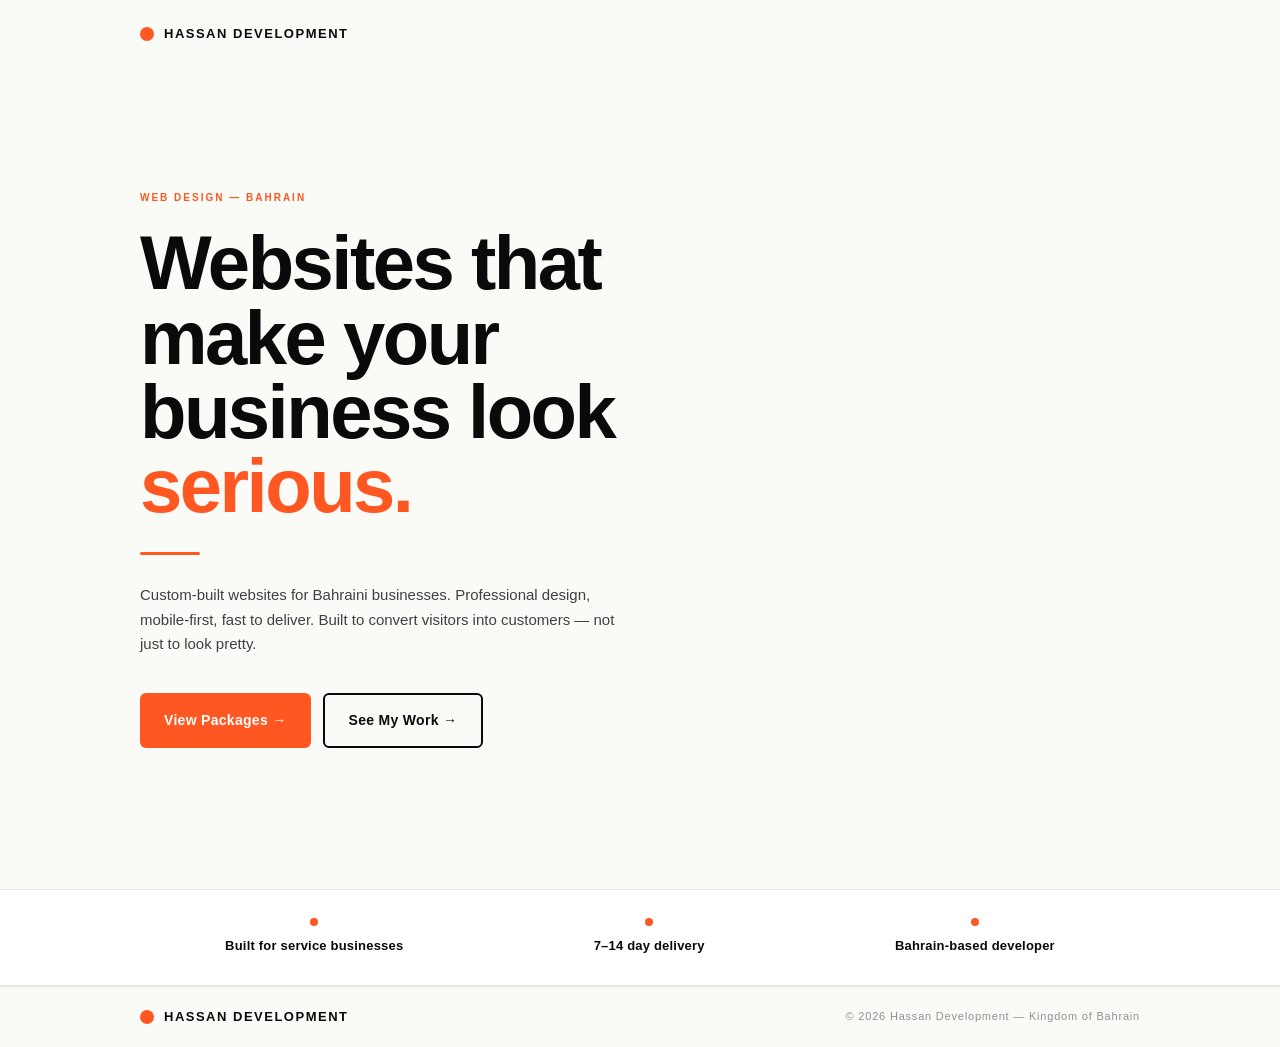
==== index.html @ 3d01d8ad "Initial website build — Hassan Development 3-page marketing site: homepage, packages/pricing, and po" ====
<!DOCTYPE html>
<html lang="en">
<head>
  <meta charset="UTF-8">
  <meta name="viewport" content="width=device-width, initial-scale=1.0">
  <title>Hassan Development — Web Design Bahrain</title>
  <meta name="description" content="Custom-built websites for Bahraini businesses. Professional design, mobile-first, fast to deliver. Built to convert visitors into customers.">

  <!-- Open Graph -->
  <meta property="og:title" content="Hassan Development — Web Design Bahrain">
  <meta property="og:description" content="Custom-built websites for Bahraini businesses. Professional design, mobile-first, fast to deliver.">
  <meta property="og:type" content="website">
  <meta property="og:image" content="assets/og-image.jpg">

  <!-- Favicon -->
  <link rel="icon" type="image/svg+xml" href="assets/favicon.svg">

  <link rel="stylesheet" href="css/styles.css">

  <!-- Structured Data: LocalBusiness -->
  <script type="application/ld+json">
  {
    "@context": "https://schema.org",
    "@type": "LocalBusiness",
    "name": "Hassan Development",
    "description": "Custom-built websites for Bahraini businesses.",
    "address": {
      "@type": "PostalAddress",
      "addressLocality": "Manama",
      "addressCountry": "BH"
    },
    "url": "https://hassandevelopment.github.io",
    "areaServed": "Bahrain"
  }
  </script>
</head>
<body>

  <a href="#main" class="skip-link">Skip to main content</a>

  <!-- Nav -->
  <nav class="site-nav" aria-label="Main navigation">
    <div class="container">
      <a href="index.html" class="brand-mark" aria-label="Hassan Development — Home">
        <div class="brand-mark__dot" aria-hidden="true"></div>
        <span class="brand-mark__name">Hassan Development</span>
      </a>
    </div>
  </nav>

  <!-- Main -->
  <main id="main">

    <!-- Hero -->
    <section class="hero" aria-labelledby="hero-heading">
      <div class="container">
        <span class="eyebrow hero__eyebrow">Web Design — Bahrain</span>
        <h1 class="hero__headline" id="hero-heading">
          Websites that<br>
          make your<br>
          business look<br>
          <span class="accent">serious.</span>
        </h1>
        <div class="orange-divider" aria-hidden="true"></div>
        <p class="hero__subtitle">
          Custom-built websites for Bahraini businesses. Professional design, mobile-first, fast to deliver. Built to convert visitors into customers — not just to look pretty.
        </p>
        <div class="hero__ctas">
          <a href="packages.html" class="btn btn--primary">View Packages →</a>
          <a href="work.html" class="btn btn--secondary">See My Work →</a>
        </div>
      </div>
    </section>

    <!-- Trust Strip -->
    <section class="trust-strip fade-up" aria-label="Key facts">
      <div class="container">
        <div class="trust-item">
          <div class="trust-item__dot" aria-hidden="true"></div>
          <span class="trust-item__text">Built for service businesses</span>
        </div>
        <div class="trust-item">
          <div class="trust-item__dot" aria-hidden="true"></div>
          <span class="trust-item__text">7–14 day delivery</span>
        </div>
        <div class="trust-item">
          <div class="trust-item__dot" aria-hidden="true"></div>
          <span class="trust-item__text">Bahrain-based developer</span>
        </div>
      </div>
    </section>

  </main>

  <!-- Footer -->
  <footer class="footer-strip">
    <div class="container">
      <a href="index.html" class="brand-mark" aria-label="Hassan Development">
        <div class="brand-mark__dot" aria-hidden="true"></div>
        <span class="brand-mark__name">Hassan Development</span>
      </a>
      <span class="footer-strip__copy">&copy; 2026 Hassan Development — Kingdom of Bahrain</span>
    </div>
  </footer>

  <script src="js/main.js"></script>
</body>
</html>
---- css/styles.css ----
/* ============================================================
   HASSAN DEVELOPMENT — Shared Stylesheet
   Mobile-first. System fonts. No frameworks.
   ============================================================ */

/* ── Custom Properties ── */
:root {
  --bg-cream: #FAFAF7;
  --bg-white: #FFFFFF;
  --bg-dark: #0A0A0A;
  --bg-soft-orange: #FFF6F2;
  --accent-orange: #FF5722;
  --text-primary: #0A0A0A;
  --text-body: #303030;
  --text-muted: #606060;
  --text-subtle: #909090;
  --border-light: #E8E8E2;
  --border-mid: #EEEEE8;

  --font: 'Helvetica Neue', Helvetica, Arial, sans-serif;
  --max-width: 1200px;
  --page-px: 24px;
  --radius-card: 8px;
  --radius-btn: 6px;
  --radius-sm: 4px;
  --transition: 200ms ease;
}

/* ── Reset ── */
*, *::before, *::after { box-sizing: border-box; margin: 0; padding: 0; }
html { scroll-behavior: smooth; font-size: 16px; -webkit-font-smoothing: antialiased; }
body {
  font-family: var(--font);
  background: var(--bg-cream);
  color: var(--text-body);
  line-height: 1.6;
}
img { display: block; max-width: 100%; }
a { color: inherit; text-decoration: none; }
ul, ol { list-style: none; }
button { font-family: var(--font); cursor: pointer; border: none; background: none; }

/* ── Visually hidden (screen-reader only) ── */
.visually-hidden {
  position: absolute;
  width: 1px;
  height: 1px;
  padding: 0;
  margin: -1px;
  overflow: hidden;
  clip: rect(0, 0, 0, 0);
  white-space: nowrap;
  border: 0;
}

/* ── Skip link ── */
.skip-link {
  position: absolute;
  top: -100px;
  left: 24px;
  background: var(--accent-orange);
  color: #fff;
  padding: 8px 16px;
  border-radius: var(--radius-btn);
  font-size: 13px;
  font-weight: 700;
  z-index: 1000;
  transition: top var(--transition);
}
.skip-link:focus { top: 16px; }

/* ── Container ── */
.container {
  width: 100%;
  max-width: var(--max-width);
  margin: 0 auto;
  padding: 0 var(--page-px);
}

/* ── Brand Mark ── */
.brand-mark {
  display: flex;
  align-items: center;
  gap: 10px;
  text-decoration: none;
}
.brand-mark__dot {
  width: 14px;
  height: 14px;
  background: var(--accent-orange);
  border-radius: 50%;
  flex-shrink: 0;
}
.brand-mark__name {
  font-size: 13px;
  font-weight: 700;
  letter-spacing: 1.5px;
  text-transform: uppercase;
  color: var(--text-primary);
}

/* ── Nav ── */
.site-nav {
  padding: 24px var(--page-px);
  position: relative;
  z-index: 10;
}
.site-nav .container {
  display: flex;
  align-items: center;
  justify-content: space-between;
}

/* ── Eyebrow + Title Pattern ── */
.eyebrow {
  display: block;
  font-size: 10px;
  font-weight: 700;
  letter-spacing: 2px;
  text-transform: uppercase;
  color: var(--accent-orange);
  margin-bottom: 12px;
}
.section-title {
  font-size: 38px;
  font-weight: 900;
  letter-spacing: -1.2px;
  line-height: 1.05;
  color: var(--text-primary);
  margin-bottom: 14px;
}
.section-subtitle {
  font-size: 14px;
  color: var(--text-muted);
  line-height: 1.6;
  max-width: 520px;
}

/* ── Orange Divider ── */
.orange-divider {
  width: 60px;
  height: 3px;
  background: var(--accent-orange);
  margin: 28px 0;
  border-radius: 2px;
}

/* ── Buttons ── */
.btn {
  display: inline-flex;
  align-items: center;
  gap: 6px;
  padding: 14px 24px;
  border-radius: var(--radius-btn);
  font-size: 14px;
  font-weight: 800;
  letter-spacing: 0.3px;
  transition: transform var(--transition), box-shadow var(--transition), background var(--transition), color var(--transition), border-color var(--transition);
  cursor: pointer;
  text-decoration: none;
}
.btn:focus-visible {
  outline: 2px solid var(--accent-orange);
  outline-offset: 3px;
}
.btn--primary {
  background: var(--accent-orange);
  color: #fff;
}
.btn--primary:hover {
  background: #e64a19;
  transform: translateY(-1px);
  box-shadow: 0 6px 20px rgba(255, 87, 34, 0.3);
}
.btn--secondary {
  background: transparent;
  color: var(--text-primary);
  border: 2px solid var(--text-primary);
}
.btn--secondary:hover {
  background: var(--text-primary);
  color: #fff;
  transform: translateY(-1px);
}
.btn--whatsapp {
  background: var(--accent-orange);
  color: #fff;
  font-size: 15px;
  padding: 16px 32px;
}
.btn--whatsapp:hover {
  background: #e64a19;
  transform: translateY(-1px);
  box-shadow: 0 6px 20px rgba(255, 87, 34, 0.3);
}

/* ── Footer Strip ── */
.footer-strip {
  border-top: 1px solid var(--border-light);
  padding: 20px var(--page-px);
}
.footer-strip .container {
  display: flex;
  align-items: center;
  justify-content: space-between;
  gap: 16px;
}
.footer-strip__copy {
  font-size: 11px;
  color: var(--text-subtle);
  letter-spacing: 0.8px;
}

/* ── Fade-up Animation ── */
.fade-up {
  opacity: 0;
  transform: translateY(24px);
  transition: opacity 0.55s ease, transform 0.55s ease;
}
.fade-up.visible {
  opacity: 1;
  transform: translateY(0);
}
@media (prefers-reduced-motion: reduce) {
  .fade-up { opacity: 1; transform: none; transition: none; }
  html { scroll-behavior: auto; }
}

/* ============================================================
   HOMEPAGE
   ============================================================ */

/* Hero */
.hero {
  min-height: calc(100vh - 80px);
  display: flex;
  flex-direction: column;
  justify-content: center;
  padding: 60px var(--page-px) 80px;
}
.hero .container { max-width: var(--max-width); }

.hero__eyebrow { margin-bottom: 20px; }

.hero__headline {
  font-size: clamp(38px, 8vw, 76px);
  font-weight: 900;
  letter-spacing: -2.5px;
  line-height: 0.98;
  color: var(--text-primary);
  margin-bottom: 0;
}
.hero__headline .accent { color: var(--accent-orange); }

.hero__subtitle {
  font-size: 15px;
  line-height: 1.65;
  color: #404040;
  max-width: 500px;
  margin-bottom: 36px;
}

.hero__ctas {
  display: flex;
  flex-direction: column;
  gap: 12px;
}

/* Trust Strip */
.trust-strip {
  background: var(--bg-white);
  border-top: 1px solid var(--border-light);
  border-bottom: 1px solid var(--border-light);
  padding: 28px var(--page-px);
}
.trust-strip .container {
  display: flex;
  flex-direction: column;
  gap: 20px;
}
.trust-item {
  display: flex;
  align-items: center;
  gap: 10px;
}
.trust-item__dot {
  width: 8px;
  height: 8px;
  background: var(--accent-orange);
  border-radius: 50%;
  flex-shrink: 0;
}
.trust-item__text {
  font-size: 13px;
  font-weight: 700;
  color: var(--text-primary);
  letter-spacing: 0.2px;
}

/* ============================================================
   PACKAGES PAGE
   ============================================================ */

.page-header {
  padding: 64px var(--page-px) 48px;
}

/* Package Cards */
.packages-section {
  padding: 0 var(--page-px) 56px;
}
.packages-list {
  display: flex;
  flex-direction: column;
  gap: 12px;
}

.pkg-card {
  background: var(--bg-white);
  border: 1px solid var(--border-light);
  border-radius: var(--radius-card);
  padding: 24px;
  position: relative;
}
.pkg-card--featured {
  background: var(--bg-dark);
  border-color: var(--bg-dark);
}

.pkg-header {
  display: flex;
  justify-content: space-between;
  align-items: flex-start;
  gap: 16px;
  padding-bottom: 16px;
  margin-bottom: 16px;
  border-bottom: 1px solid var(--border-mid);
}
.pkg-card--featured .pkg-header { border-bottom-color: #2A2A2A; }

.pkg-header__left { flex: 1; }

.pkg-number {
  font-size: 9px;
  font-weight: 700;
  letter-spacing: 1.5px;
  color: var(--accent-orange);
  margin-bottom: 5px;
}
.pkg-name {
  font-size: 24px;
  font-weight: 900;
  letter-spacing: -0.6px;
  color: var(--text-primary);
  margin-bottom: 4px;
}
.pkg-card--featured .pkg-name { color: #fff; }
.pkg-tagline {
  font-size: 12px;
  color: var(--text-muted);
  font-weight: 500;
}
.pkg-card--featured .pkg-tagline { color: #B0B0B0; }

.featured-pill {
  display: inline-block;
  background: var(--accent-orange);
  color: #fff;
  font-size: 8.5px;
  font-weight: 700;
  letter-spacing: 1.2px;
  text-transform: uppercase;
  padding: 4px 9px;
  border-radius: 3px;
  margin-bottom: 8px;
}

.pkg-price { text-align: right; flex-shrink: 0; }
.pkg-price__amount {
  display: flex;
  align-items: baseline;
  justify-content: flex-end;
  gap: 2px;
}
.pkg-price__currency {
  font-size: 14px;
  font-weight: 700;
  color: var(--text-primary);
}
.pkg-card--featured .pkg-price__currency { color: #fff; }
.pkg-price__number {
  font-size: 36px;
  font-weight: 900;
  letter-spacing: -1.2px;
  line-height: 1;
  color: var(--text-primary);
}
.pkg-card--featured .pkg-price__number { color: #fff; }
.pkg-price__note {
  font-size: 9px;
  color: var(--text-subtle);
  letter-spacing: 1px;
  font-weight: 600;
  margin-top: 5px;
  text-align: right;
}

.pkg-features {
  display: grid;
  grid-template-columns: 1fr;
  gap: 4px;
}
.pkg-feature {
  font-size: 12px;
  line-height: 1.55;
  color: var(--text-body);
  display: flex;
  gap: 8px;
}
.pkg-card--featured .pkg-feature { color: #D5D5D0; }
.pkg-feature__check {
  color: var(--accent-orange);
  font-weight: 900;
  flex-shrink: 0;
  margin-top: 1px;
}

/* Care Plan */
.care-plan-section {
  padding: 0 var(--page-px) 56px;
}
.care-plan-card {
  background: var(--bg-white);
  border: 1px solid var(--border-light);
  border-radius: var(--radius-card);
  padding: 24px;
  display: flex;
  flex-direction: column;
  gap: 16px;
}
.care-plan-card__left { flex: 1; }
.care-plan__name {
  font-size: 22px;
  font-weight: 900;
  letter-spacing: -0.5px;
  color: var(--text-primary);
  margin-bottom: 4px;
}
.care-plan__tagline {
  font-size: 13px;
  color: var(--text-muted);
  margin-bottom: 14px;
}
.care-plan__features {
  font-size: 12px;
  color: var(--text-body);
  line-height: 1.8;
  display: flex;
  flex-wrap: wrap;
  gap: 0 0;
}
.care-plan__feature-item {
  display: inline-flex;
  align-items: center;
  gap: 6px;
  margin-right: 18px;
}
.care-plan__feature-item::before {
  content: "";
  width: 6px;
  height: 6px;
  background: var(--accent-orange);
  border-radius: 50%;
  flex-shrink: 0;
}
.care-plan-card__right {
  border-top: 1px solid var(--border-mid);
  padding-top: 16px;
}
.care-plan__price { display: flex; align-items: baseline; gap: 2px; }
.care-plan__currency { font-size: 14px; font-weight: 700; color: var(--text-primary); }
.care-plan__amount { font-size: 40px; font-weight: 900; letter-spacing: -1.2px; line-height: 1; color: var(--text-primary); }
.care-plan__period { font-size: 10px; color: var(--text-subtle); letter-spacing: 1px; font-weight: 600; margin-top: 6px; }

/* Process */
.process-section {
  padding: 0 var(--page-px) 56px;
}
.process-grid {
  display: grid;
  grid-template-columns: 1fr;
  gap: 10px;
  margin-top: 16px;
}
.process-step {
  background: var(--bg-white);
  border: 1px solid var(--border-light);
  border-radius: var(--radius-card);
  padding: 18px;
}
.process-step__num {
  font-size: 9.5px;
  font-weight: 900;
  color: var(--accent-orange);
  letter-spacing: 1.2px;
  margin-bottom: 8px;
}
.process-step__title {
  font-size: 15px;
  font-weight: 800;
  color: var(--text-primary);
  margin-bottom: 6px;
  line-height: 1.2;
}
.process-step__desc {
  font-size: 12px;
  color: var(--text-muted);
  line-height: 1.5;
}

/* Good to Know */
.notes-section {
  padding: 0 var(--page-px) 56px;
}
.notes-box {
  background: var(--bg-soft-orange);
  border-left: 3px solid var(--accent-orange);
  border-radius: var(--radius-sm);
  padding: 20px 24px;
}
.notes-box__title {
  font-size: 10px;
  font-weight: 800;
  letter-spacing: 1.2px;
  text-transform: uppercase;
  color: var(--accent-orange);
  margin-bottom: 12px;
}
.notes-list { display: flex; flex-direction: column; gap: 8px; }
.notes-list__item {
  font-size: 12px;
  color: #404040;
  line-height: 1.6;
  display: flex;
  gap: 10px;
}
.notes-list__arrow {
  color: var(--accent-orange);
  font-weight: 700;
  flex-shrink: 0;
}

/* Final CTA */
.final-cta {
  padding: 0 var(--page-px) 80px;
}
.final-cta__card {
  background: var(--bg-dark);
  border-radius: var(--radius-card);
  padding: 36px 28px;
  display: flex;
  flex-direction: column;
  gap: 24px;
}
.final-cta__eyebrow { color: var(--accent-orange); margin-bottom: 8px; }
.final-cta__title {
  font-size: 26px;
  font-weight: 900;
  letter-spacing: -0.7px;
  color: #fff;
  margin-bottom: 6px;
  line-height: 1.1;
}
.final-cta__sub { font-size: 13px; color: #B0B0B0; }

/* ============================================================
   WORK PAGE
   ============================================================ */

.work-section {
  padding: 0 var(--page-px) 56px;
}
.work-grid {
  display: grid;
  grid-template-columns: 1fr;
  gap: 20px;
}

.project-card {
  background: var(--bg-white);
  border: 1px solid var(--border-light);
  border-radius: var(--radius-card);
  overflow: hidden;
  transition: transform var(--transition), box-shadow var(--transition);
}
.project-card:hover {
  transform: translateY(-3px);
  box-shadow: 0 12px 32px rgba(10, 10, 10, 0.1);
}
.project-card--placeholder {
  border-style: dashed;
  opacity: 0.75;
}

.project-card__thumb {
  width: 100%;
  aspect-ratio: 16 / 9;
  position: relative;
  overflow: hidden;
}

.project-card__thumb-inner {
  width: 100%;
  height: 100%;
  display: flex;
  align-items: center;
  justify-content: center;
}

.project-card__thumb iframe {
  width: 200%;
  height: 200%;
  transform: scale(0.5);
  transform-origin: top left;
  border: none;
  pointer-events: none;
}

.project-card__thumb--placeholder {
  background: linear-gradient(135deg, #2A2A2A 0%, #0A0A0A 100%);
  display: flex;
  align-items: center;
  justify-content: center;
}
.project-card__placeholder-text {
  font-size: 14px;
  font-weight: 700;
  color: rgba(255,255,255,0.4);
  text-align: center;
  padding: 20px;
  letter-spacing: 1px;
  text-transform: uppercase;
}

.project-card__body { padding: 20px; }
.project-card__client {
  font-size: 10px;
  font-weight: 700;
  letter-spacing: 1.5px;
  text-transform: uppercase;
  color: var(--text-subtle);
  margin-bottom: 6px;
}
.project-card__title {
  font-size: 18px;
  font-weight: 900;
  letter-spacing: -0.4px;
  color: var(--text-primary);
  margin-bottom: 6px;
}
.project-card__desc {
  font-size: 13px;
  color: var(--text-muted);
  line-height: 1.55;
  margin-bottom: 14px;
}
.project-card__link {
  font-size: 13px;
  font-weight: 800;
  color: var(--accent-orange);
  display: inline-flex;
  align-items: center;
  gap: 4px;
  transition: gap var(--transition);
}
.project-card__link:hover { gap: 8px; }
.project-card__link:focus-visible {
  outline: 2px solid var(--accent-orange);
  outline-offset: 2px;
  border-radius: 2px;
}

/* Work CTA */
.work-cta {
  padding: 0 var(--page-px) 80px;
}
.work-cta__card {
  background: var(--bg-dark);
  border-radius: var(--radius-card);
  padding: 36px 28px;
  display: flex;
  flex-direction: column;
  gap: 24px;
}
.work-cta__eyebrow { color: var(--accent-orange); margin-bottom: 8px; }
.work-cta__title {
  font-size: 26px;
  font-weight: 900;
  letter-spacing: -0.7px;
  color: #fff;
  margin-bottom: 6px;
  line-height: 1.1;
}
.work-cta__sub { font-size: 13px; color: #B0B0B0; }

/* ============================================================
   TABLET (768px+)
   ============================================================ */
@media (min-width: 768px) {
  :root { --page-px: 48px; }

  .hero { padding: 80px var(--page-px) 100px; }

  .hero__ctas { flex-direction: row; }

  .trust-strip .container {
    flex-direction: row;
    justify-content: space-around;
    align-items: center;
  }
  .trust-item { flex-direction: column; text-align: center; align-items: center; }

  .pkg-features { grid-template-columns: 1fr 1fr; }

  .care-plan-card {
    flex-direction: row;
    align-items: center;
  }
  .care-plan-card__right {
    border-top: none;
    border-left: 1px solid var(--border-mid);
    padding-top: 0;
    padding-left: 24px;
    flex-shrink: 0;
    text-align: right;
  }

  .process-grid { grid-template-columns: repeat(2, 1fr); }

  .final-cta__card {
    flex-direction: row;
    align-items: center;
    justify-content: space-between;
    padding: 40px 36px;
  }
  .final-cta__card > div:first-child { flex: 1; }

  .work-grid { grid-template-columns: repeat(2, 1fr); }

  .work-cta__card {
    flex-direction: row;
    align-items: center;
    justify-content: space-between;
    padding: 40px 36px;
  }
  .work-cta__card > div:first-child { flex: 1; }
}

/* ============================================================
   DESKTOP (1024px+)
   ============================================================ */
@media (min-width: 1024px) {
  :root { --page-px: 70px; }

  .process-grid { grid-template-columns: repeat(4, 1fr); }
}
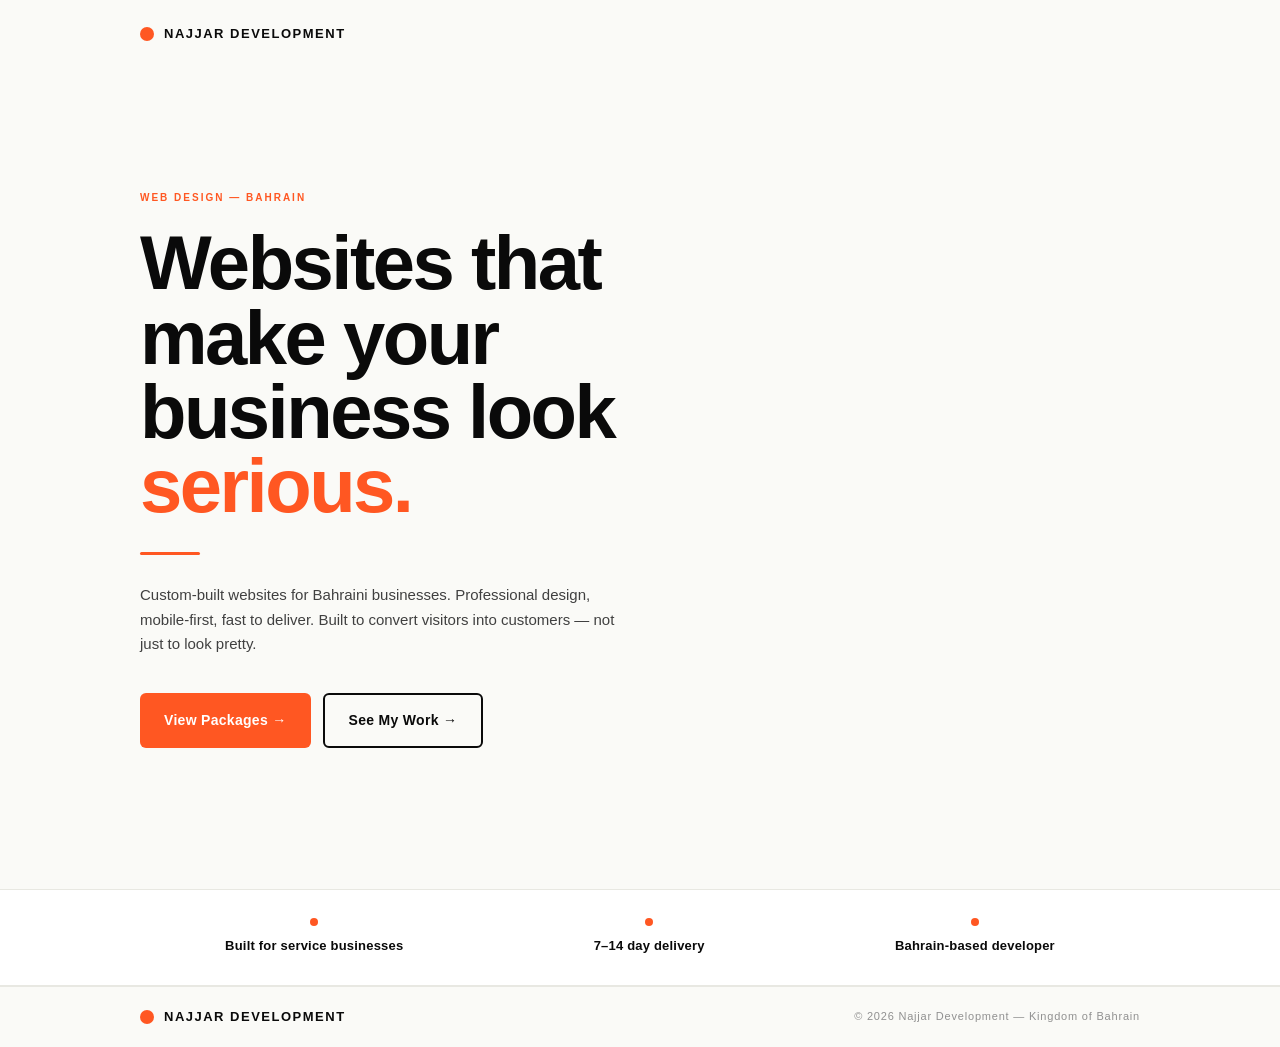
==== commit afb1fea3: "Rebrand: Hassan Development → Najjar Development Updated all titles, nav, footer, meta tags, JSON-LD" ====
--- a/index.html
+++ b/index.html
@@ -3,11 +3,11 @@
 <head>
   <meta charset="UTF-8">
   <meta name="viewport" content="width=device-width, initial-scale=1.0">
-  <title>Hassan Development — Web Design Bahrain</title>
+  <title>Najjar Development — Web Design Bahrain</title>
   <meta name="description" content="Custom-built websites for Bahraini businesses. Professional design, mobile-first, fast to deliver. Built to convert visitors into customers.">
 
   <!-- Open Graph -->
-  <meta property="og:title" content="Hassan Development — Web Design Bahrain">
+  <meta property="og:title" content="Najjar Development — Web Design Bahrain">
   <meta property="og:description" content="Custom-built websites for Bahraini businesses. Professional design, mobile-first, fast to deliver.">
   <meta property="og:type" content="website">
   <meta property="og:image" content="assets/og-image.jpg">
@@ -22,7 +22,7 @@
   {
     "@context": "https://schema.org",
     "@type": "LocalBusiness",
-    "name": "Hassan Development",
+    "name": "Najjar Development",
     "description": "Custom-built websites for Bahraini businesses.",
     "address": {
       "@type": "PostalAddress",
@@ -41,9 +41,9 @@
   <!-- Nav -->
   <nav class="site-nav" aria-label="Main navigation">
     <div class="container">
-      <a href="index.html" class="brand-mark" aria-label="Hassan Development — Home">
+      <a href="index.html" class="brand-mark" aria-label="Najjar Development — Home">
         <div class="brand-mark__dot" aria-hidden="true"></div>
-        <span class="brand-mark__name">Hassan Development</span>
+        <span class="brand-mark__name">Najjar Development</span>
       </a>
     </div>
   </nav>
@@ -95,11 +95,11 @@
   <!-- Footer -->
   <footer class="footer-strip">
     <div class="container">
-      <a href="index.html" class="brand-mark" aria-label="Hassan Development">
+      <a href="index.html" class="brand-mark" aria-label="Najjar Development">
         <div class="brand-mark__dot" aria-hidden="true"></div>
-        <span class="brand-mark__name">Hassan Development</span>
+        <span class="brand-mark__name">Najjar Development</span>
       </a>
-      <span class="footer-strip__copy">&copy; 2026 Hassan Development — Kingdom of Bahrain</span>
+      <span class="footer-strip__copy">&copy; 2026 Najjar Development — Kingdom of Bahrain</span>
     </div>
   </footer>
 
--- a/css/styles.css
+++ b/css/styles.css
@@ -1,5 +1,5 @@
 /* ============================================================
-   HASSAN DEVELOPMENT — Shared Stylesheet
+   NAJJAR DEVELOPMENT — Shared Stylesheet
    Mobile-first. System fonts. No frameworks.
    ============================================================ */
 
@@ -703,6 +703,119 @@
 }
 .work-cta__sub { font-size: 13px; color: #B0B0B0; }
 
+/* ── PanoPros Featured Card ── */
+.panopros-section {
+  padding: 0 var(--page-px) 48px;
+}
+
+.panopros-card {
+  background: var(--bg-dark);
+  border-radius: var(--radius-card);
+  overflow: hidden;
+  display: flex;
+  flex-direction: column;
+}
+
+.panopros-card__preview {
+  width: 100%;
+  aspect-ratio: 16 / 8;
+  overflow: hidden;
+  position: relative;
+  background: #111;
+  flex-shrink: 0;
+}
+.panopros-card__thumb-link {
+  display: block;
+  width: 100%;
+  height: 100%;
+  position: relative;
+}
+.panopros-card__thumb-link::after {
+  content: "Visit PanoPros →";
+  position: absolute;
+  inset: 0;
+  background: rgba(255, 87, 34, 0.88);
+  color: #fff;
+  font-size: 15px;
+  font-weight: 800;
+  letter-spacing: 0.5px;
+  display: flex;
+  align-items: center;
+  justify-content: center;
+  opacity: 0;
+  transition: opacity 200ms ease;
+}
+.panopros-card__thumb-link:hover::after { opacity: 1; }
+.panopros-card__preview iframe {
+  width: 200%;
+  height: 200%;
+  border: none;
+  pointer-events: none;
+  transform: scale(0.5);
+  transform-origin: top left;
+  display: block;
+}
+
+.panopros-card__body {
+  padding: 28px 24px 32px;
+}
+
+.panopros-badge {
+  display: inline-block;
+  background: var(--accent-orange);
+  color: #fff;
+  font-size: 8.5px;
+  font-weight: 700;
+  letter-spacing: 1.4px;
+  text-transform: uppercase;
+  padding: 4px 9px;
+  border-radius: 3px;
+  margin-bottom: 14px;
+}
+
+.panopros-card__eyebrow {
+  font-size: 10px;
+  font-weight: 700;
+  letter-spacing: 2px;
+  text-transform: uppercase;
+  color: #666;
+  margin-bottom: 8px;
+}
+
+.panopros-card__title {
+  font-size: 32px;
+  font-weight: 900;
+  letter-spacing: -1px;
+  color: #fff;
+  margin-bottom: 12px;
+  line-height: 1;
+}
+
+.panopros-card__desc {
+  font-size: 13px;
+  line-height: 1.65;
+  color: #B0B0B0;
+  margin-bottom: 20px;
+  max-width: 520px;
+}
+
+.panopros-card__services {
+  display: flex;
+  flex-wrap: wrap;
+  gap: 8px;
+  margin-bottom: 24px;
+}
+.panopros-service {
+  font-size: 11px;
+  font-weight: 700;
+  color: #888;
+  background: rgba(255,255,255,0.06);
+  border: 1px solid rgba(255,255,255,0.1);
+  border-radius: 4px;
+  padding: 5px 10px;
+  letter-spacing: 0.3px;
+}
+
 /* ============================================================
    TABLET (768px+)
    ============================================================ */
@@ -745,6 +858,23 @@
   }
   .final-cta__card > div:first-child { flex: 1; }
 
+  .panopros-card {
+    flex-direction: row;
+    align-items: stretch;
+  }
+  .panopros-card__preview {
+    width: 55%;
+    aspect-ratio: unset;
+    min-height: 320px;
+  }
+  .panopros-card__body {
+    width: 45%;
+    padding: 36px 32px;
+    display: flex;
+    flex-direction: column;
+    justify-content: center;
+  }
+
   .work-grid { grid-template-columns: repeat(2, 1fr); }
 
   .work-cta__card {
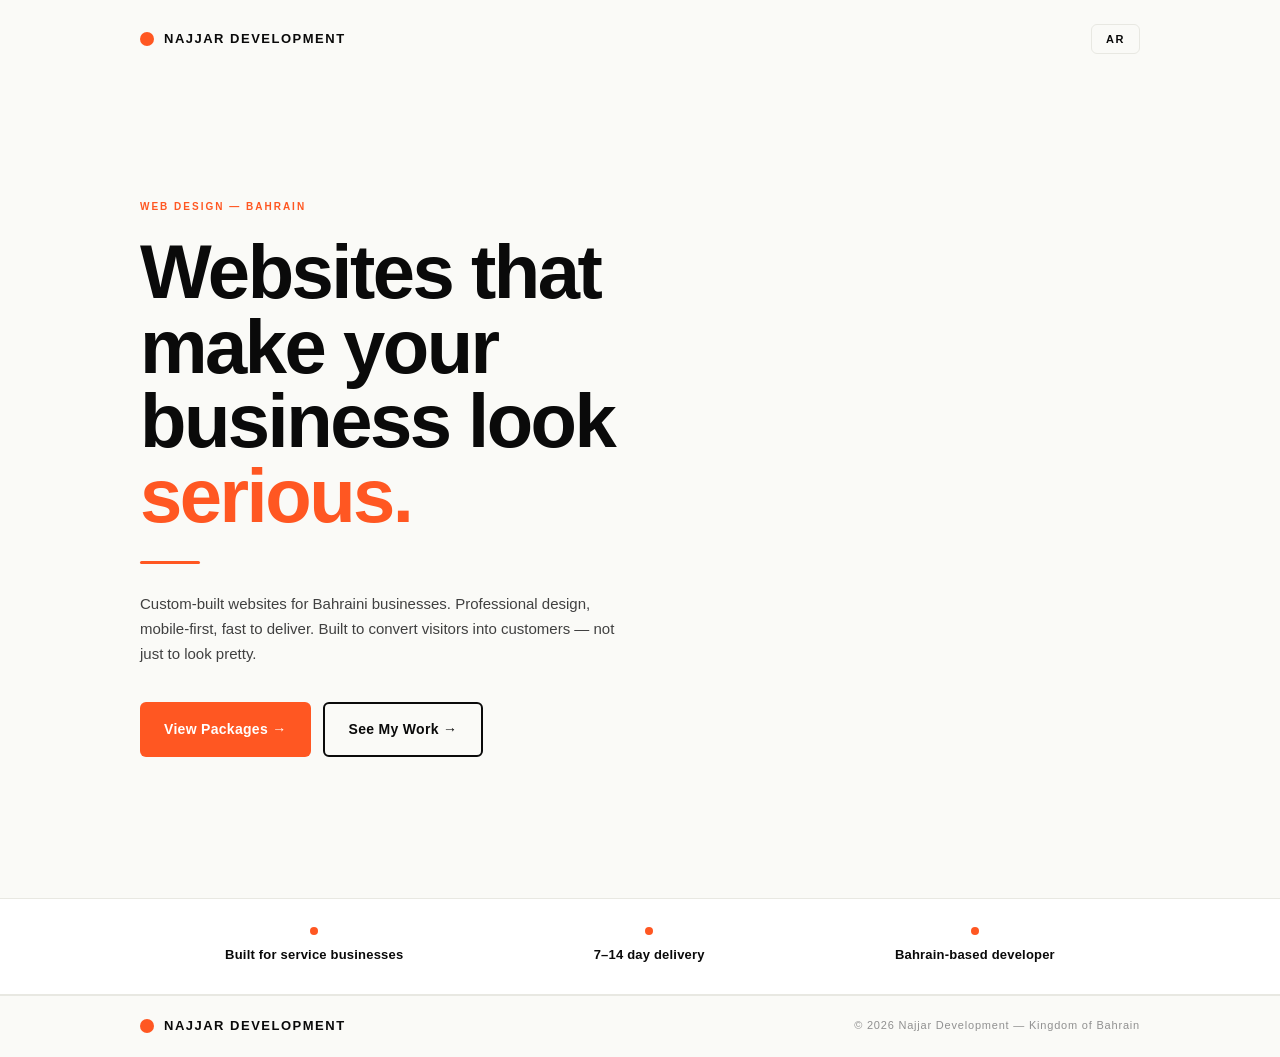
==== commit 4fa4182b: "Add Arabic language switcher to all pages Co-Authored-By: Claude Sonnet 4.6 <noreply@anthropic.com>" ====
--- a/index.html
+++ b/index.html
@@ -43,8 +43,11 @@
     <div class="container">
       <a href="index.html" class="brand-mark" aria-label="Najjar Development — Home">
         <div class="brand-mark__dot" aria-hidden="true"></div>
-        <span class="brand-mark__name">Najjar Development</span>
+        <span class="brand-mark__name" data-i18n="brand-name">Najjar Development</span>
       </a>
+      <div style="display:flex;gap:12px;align-items:center;">
+        <button class="btn-lang" id="lang-toggle" data-i18n="lang-toggle">AR</button>
+      </div>
     </div>
   </nav>
 
@@ -54,20 +57,20 @@
     <!-- Hero -->
     <section class="hero" aria-labelledby="hero-heading">
       <div class="container">
-        <span class="eyebrow hero__eyebrow">Web Design — Bahrain</span>
-        <h1 class="hero__headline" id="hero-heading">
+        <span class="eyebrow hero__eyebrow" data-i18n="hero-eyebrow">Web Design — Bahrain</span>
+        <h1 class="hero__headline" id="hero-heading" data-i18n="hero-headline">
           Websites that<br>
           make your<br>
           business look<br>
           <span class="accent">serious.</span>
         </h1>
         <div class="orange-divider" aria-hidden="true"></div>
-        <p class="hero__subtitle">
+        <p class="hero__subtitle" data-i18n="hero-subtitle">
           Custom-built websites for Bahraini businesses. Professional design, mobile-first, fast to deliver. Built to convert visitors into customers — not just to look pretty.
         </p>
         <div class="hero__ctas">
-          <a href="packages.html" class="btn btn--primary">View Packages →</a>
-          <a href="work.html" class="btn btn--secondary">See My Work →</a>
+          <a href="packages.html" class="btn btn--primary" data-i18n="hero-cta-primary">View Packages →</a>
+          <a href="work.html" class="btn btn--secondary" data-i18n="hero-cta-secondary">See My Work →</a>
         </div>
       </div>
     </section>
@@ -77,15 +80,15 @@
       <div class="container">
         <div class="trust-item">
           <div class="trust-item__dot" aria-hidden="true"></div>
-          <span class="trust-item__text">Built for service businesses</span>
+          <span class="trust-item__text" data-i18n="trust-1">Built for service businesses</span>
         </div>
         <div class="trust-item">
           <div class="trust-item__dot" aria-hidden="true"></div>
-          <span class="trust-item__text">7–14 day delivery</span>
+          <span class="trust-item__text" data-i18n="trust-2">7–14 day delivery</span>
         </div>
         <div class="trust-item">
           <div class="trust-item__dot" aria-hidden="true"></div>
-          <span class="trust-item__text">Bahrain-based developer</span>
+          <span class="trust-item__text" data-i18n="trust-3">Bahrain-based developer</span>
         </div>
       </div>
     </section>
@@ -97,9 +100,9 @@
     <div class="container">
       <a href="index.html" class="brand-mark" aria-label="Najjar Development">
         <div class="brand-mark__dot" aria-hidden="true"></div>
-        <span class="brand-mark__name">Najjar Development</span>
+        <span class="brand-mark__name" data-i18n="brand-name">Najjar Development</span>
       </a>
-      <span class="footer-strip__copy">&copy; 2026 Najjar Development — Kingdom of Bahrain</span>
+      <span class="footer-strip__copy" data-i18n="footer-copy">&copy; 2026 Najjar Development — Kingdom of Bahrain</span>
     </div>
   </footer>
 
--- a/css/styles.css
+++ b/css/styles.css
@@ -894,3 +894,78 @@
 
   .process-grid { grid-template-columns: repeat(4, 1fr); }
 }
+
+/* ============================================================
+   LANGUAGE TOGGLE BUTTON
+   ============================================================ */
+.btn-lang {
+  font-size: 11px;
+  font-weight: 800;
+  letter-spacing: 1.5px;
+  text-transform: uppercase;
+  padding: 8px 14px;
+  border-radius: var(--radius-btn);
+  border: 1.5px solid var(--border-light);
+  background: transparent;
+  color: var(--text-primary);
+  cursor: pointer;
+  transition: background var(--transition), color var(--transition), border-color var(--transition);
+  font-family: var(--font);
+  flex-shrink: 0;
+}
+.btn-lang:hover {
+  background: var(--text-primary);
+  color: #fff;
+  border-color: var(--text-primary);
+}
+.btn-lang:focus-visible {
+  outline: 2px solid var(--accent-orange);
+  outline-offset: 3px;
+}
+
+/* ============================================================
+   RTL OVERRIDES (Arabic)
+   ============================================================ */
+[dir="rtl"] body {
+  font-family: 'Helvetica Neue', 'Segoe UI', Tahoma, Arial, sans-serif;
+}
+
+/* Notes box border flips sides */
+[dir="rtl"] .notes-box {
+  border-left: none;
+  border-right: 3px solid var(--accent-orange);
+}
+
+/* Package price aligns left in RTL */
+[dir="rtl"] .pkg-price {
+  text-align: left;
+}
+[dir="rtl"] .pkg-price__amount {
+  justify-content: flex-start;
+}
+[dir="rtl"] .pkg-price__note {
+  text-align: left;
+}
+
+/* Care plan divider flips */
+@media (min-width: 768px) {
+  [dir="rtl"] .care-plan-card__right {
+    border-left: none;
+    border-right: 1px solid var(--border-mid);
+    padding-left: 0;
+    padding-right: 24px;
+    text-align: left;
+  }
+}
+
+/* Care plan feature item bullet margin flips */
+[dir="rtl"] .care-plan__feature-item {
+  margin-right: 0;
+  margin-left: 18px;
+}
+
+/* Orange divider aligns right in RTL */
+[dir="rtl"] .orange-divider {
+  margin-left: auto;
+  margin-right: 0;
+}
